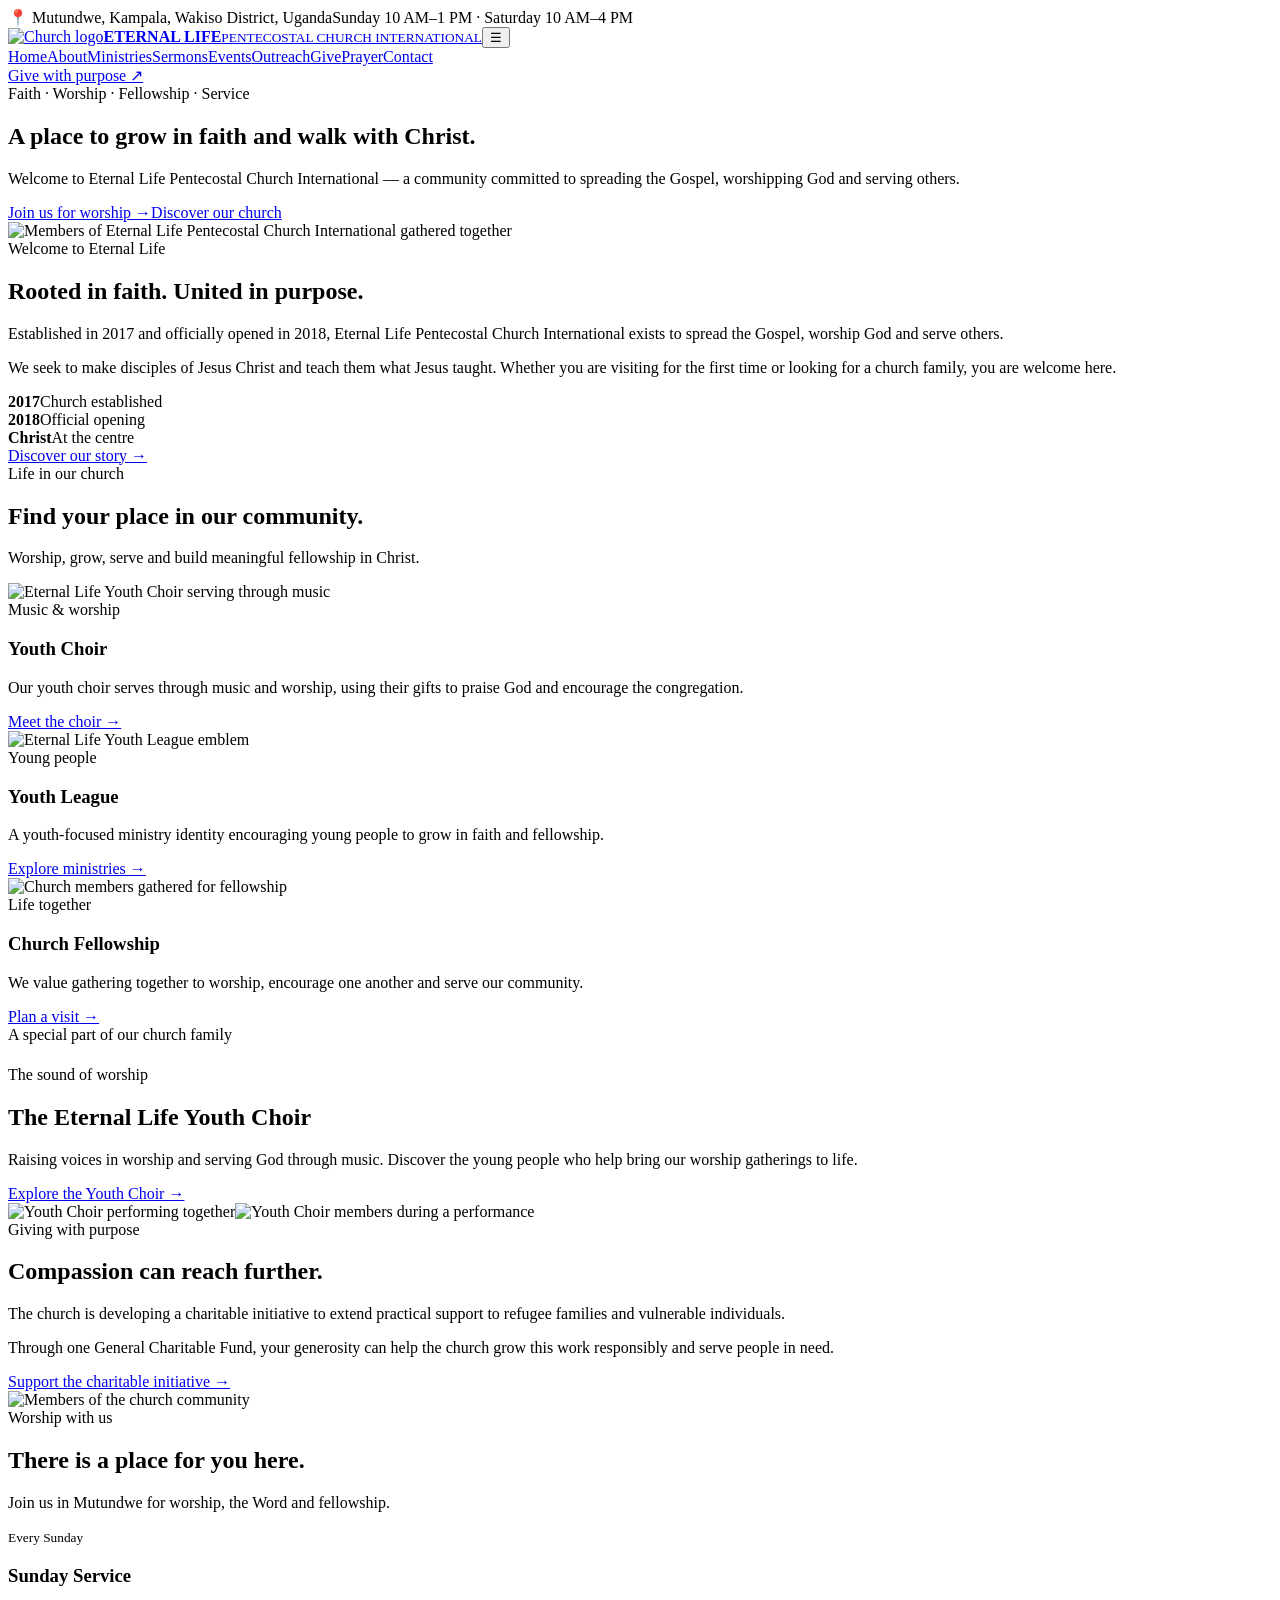
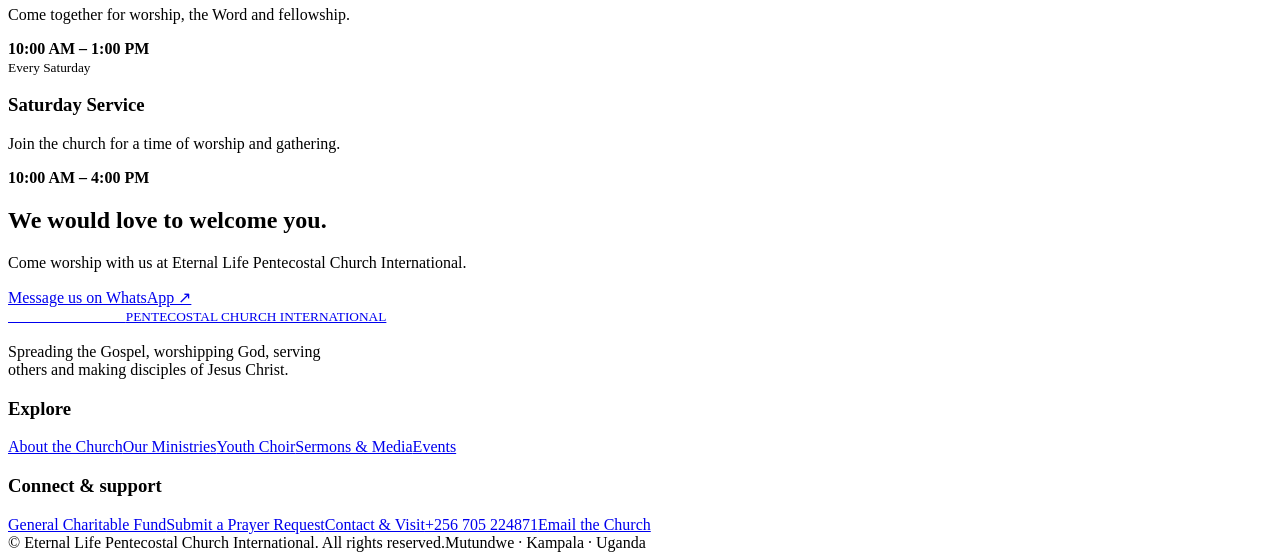
==== index.html @ 983c12d2 "Add files via upload" ====
<!doctype html><html lang="en"><head><meta charset="utf-8"><meta name="viewport" content="width=device-width,initial-scale=1"><meta name="description" content="Eternal Life Pentecostal Church International in Mutundwe, Kampala. Faith, worship, fellowship and service."><meta name="theme-color" content="#101b35"><title>Home | Eternal Life Pentecostal Church International</title><link rel="preconnect" href="https://fonts.googleapis.com"><link rel="preconnect" href="https://fonts.gstatic.com" crossorigin><link rel="stylesheet" href="assets/css/site.css"></head><body><div class="topbar"><div class="container"><span>📍 Mutundwe, Kampala, Wakiso District, Uganda</span><span>Sunday 10 AM–1 PM · Saturday 10 AM–4 PM</span></div></div><header class="header"><div class="container nav"><a class="brand" href="index.html"><img src="assets/images/church-logo-web.jpg" alt="Church logo"><span><strong>ETERNAL LIFE</strong><small>PENTECOSTAL CHURCH INTERNATIONAL</small></span></a><button class="menu" id="menuBtn" aria-label="Open menu" aria-expanded="false">☰</button><nav class="navlinks" id="navLinks"><a class="active" href="index.html">Home</a><a class="" href="about.html">About</a><a class="" href="ministries.html">Ministries</a><a class="" href="sermons.html">Sermons</a><a class="" href="events.html">Events</a><a class="" href="outreach.html">Outreach</a><a class="" href="give.html">Give</a><a class="" href="prayer.html">Prayer</a><a class="" href="contact.html">Contact</a></nav><a class="nav-cta" href="give.html">Give with purpose ↗</a></div></header><main>
<section class="hero"><div class="container hero-content"><div class="eyebrow">Faith · Worship · Fellowship · Service</div><h1>A place to grow in faith and walk with Christ.</h1><p>Welcome to Eternal Life Pentecostal Church International — a community committed to spreading the Gospel, worshipping God and serving others.</p><div class="actions"><a class="btn btn-gold" href="services.html">Join us for worship →</a><a class="btn btn-outline" href="about.html">Discover our church</a></div></div></section>
<section class="section"><div class="container split"><div class="photo-frame"><img src="assets/images/church-members-full-web.jpg" alt="Members of Eternal Life Pentecostal Church International gathered together"></div><div><div class="eyebrow">Welcome to Eternal Life</div><h2>Rooted in faith. United in purpose.</h2><p class="lead">Established in 2017 and officially opened in 2018, Eternal Life Pentecostal Church International exists to spread the Gospel, worship God and serve others.</p><p>We seek to make disciples of Jesus Christ and teach them what Jesus taught. Whether you are visiting for the first time or looking for a church family, you are welcome here.</p><div class="stat-row"><div class="stat"><strong>2017</strong><span>Church established</span></div><div class="stat"><strong>2018</strong><span>Official opening</span></div><div class="stat"><strong>Christ</strong><span>At the centre</span></div></div><a class="text-link" href="about.html">Discover our story →</a></div></div></section>
<section class="section section-ivory"><div class="container"><div class="section-head"><div class="eyebrow">Life in our church</div><h2>Find your place in our community.</h2><p>Worship, grow, serve and build meaningful fellowship in Christ.</p></div><div class="cards"><article class="card"><img src="assets/images/youth-choir-live-01-web.jpg" alt="Eternal Life Youth Choir serving through music"><div class="card-body"><div class="eyebrow">Music & worship</div><h3>Youth Choir</h3><p>Our youth choir serves through music and worship, using their gifts to praise God and encourage the congregation.</p><a class="text-link" href="youth-choir.html">Meet the choir →</a></div></article><article class="card"><img src="assets/images/youth-league-logo-web.jpg" alt="Eternal Life Youth League emblem"><div class="card-body"><div class="eyebrow">Young people</div><h3>Youth League</h3><p>A youth-focused ministry identity encouraging young people to grow in faith and fellowship.</p><a class="text-link" href="ministries.html">Explore ministries →</a></div></article><article class="card"><img src="assets/images/church-members-web.jpg" alt="Church members gathered for fellowship"><div class="card-body"><div class="eyebrow">Life together</div><h3>Church Fellowship</h3><p>We value gathering together to worship, encourage one another and serve our community.</p><a class="text-link" href="contact.html">Plan a visit →</a></div></article></div></div></section>
<section class="feature-band"><div class="container choir-feature"><div><span class="pill">A special part of our church family</span><div class="eyebrow" style="margin-top:22px">The sound of worship</div><h2>The Eternal Life Youth Choir</h2><p>Raising voices in worship and serving God through music. Discover the young people who help bring our worship gatherings to life.</p><a class="btn btn-gold" href="youth-choir.html">Explore the Youth Choir →</a></div><div class="choir-pics"><img src="assets/images/youth-choir-live-01-web.jpg" alt="Youth Choir performing together"><img src="assets/images/youth-choir-live-02-web.jpg" alt="Youth Choir members during a performance"></div></div></section>
<section class="section"><div class="container split"><div><div class="eyebrow">Giving with purpose</div><h2>Compassion can reach further.</h2><p class="lead">The church is developing a charitable initiative to extend practical support to refugee families and vulnerable individuals.</p><p>Through one General Charitable Fund, your generosity can help the church grow this work responsibly and serve people in need.</p><a class="btn btn-gold" href="give.html">Support the charitable initiative →</a></div><div class="photo-frame"><img src="assets/images/church-members-web.jpg" alt="Members of the church community"></div></div></section>
<section class="section section-dark"><div class="container"><div class="section-head"><div class="eyebrow">Worship with us</div><h2>There is a place for you here.</h2><p>Join us in Mutundwe for worship, the Word and fellowship.</p></div><div class="schedule"><article><small>Every Sunday</small><h3>Sunday Service</h3><p>Come together for worship, the Word and fellowship.</p><strong>10:00 AM – 1:00 PM</strong></article><article><small>Every Saturday</small><h3>Saturday Service</h3><p>Join the church for a time of worship and gathering.</p><strong>10:00 AM – 4:00 PM</strong></article></div></div></section>
</main><section class="cta"><div class="container cta-inner"><div><h2>We would love to welcome you.</h2><p>Come worship with us at Eternal Life Pentecostal Church International.</p></div><a class="btn btn-gold" target="_blank" rel="noopener" href="https://wa.me/256705224871">Message us on WhatsApp ↗</a></div></section><footer><div class="container"><div class="footer-grid"><div><a class="brand" href="index.html"><img src="assets/images/church-logo-web.jpg" alt=""><span><strong style="color:white">ETERNAL LIFE</strong><small>PENTECOSTAL CHURCH INTERNATIONAL</small></span></a><p style="max-width:340px;margin-top:18px">Spreading the Gospel, worshipping God, serving others and making disciples of Jesus Christ.</p></div><div><h3>Explore</h3><div class="footer-links"><a href="about.html">About the Church</a><a href="ministries.html">Our Ministries</a><a href="youth-choir.html">Youth Choir</a><a href="sermons.html">Sermons & Media</a><a href="events.html">Events</a></div></div><div><h3>Connect & support</h3><div class="footer-links"><a href="give.html">General Charitable Fund</a><a href="prayer.html">Submit a Prayer Request</a><a href="contact.html">Contact & Visit</a><a href="tel:+256705224871">+256 705 224871</a><a href="mailto:churchinternationaleternallife@gmail.com">Email the Church</a></div></div></div><div class="footer-bottom"><span>© <span id="year"></span> Eternal Life Pentecostal Church International. All rights reserved.</span><span>Mutundwe · Kampala · Uganda</span></div></div></footer><script src="assets/js/site.js"></script></body></html>
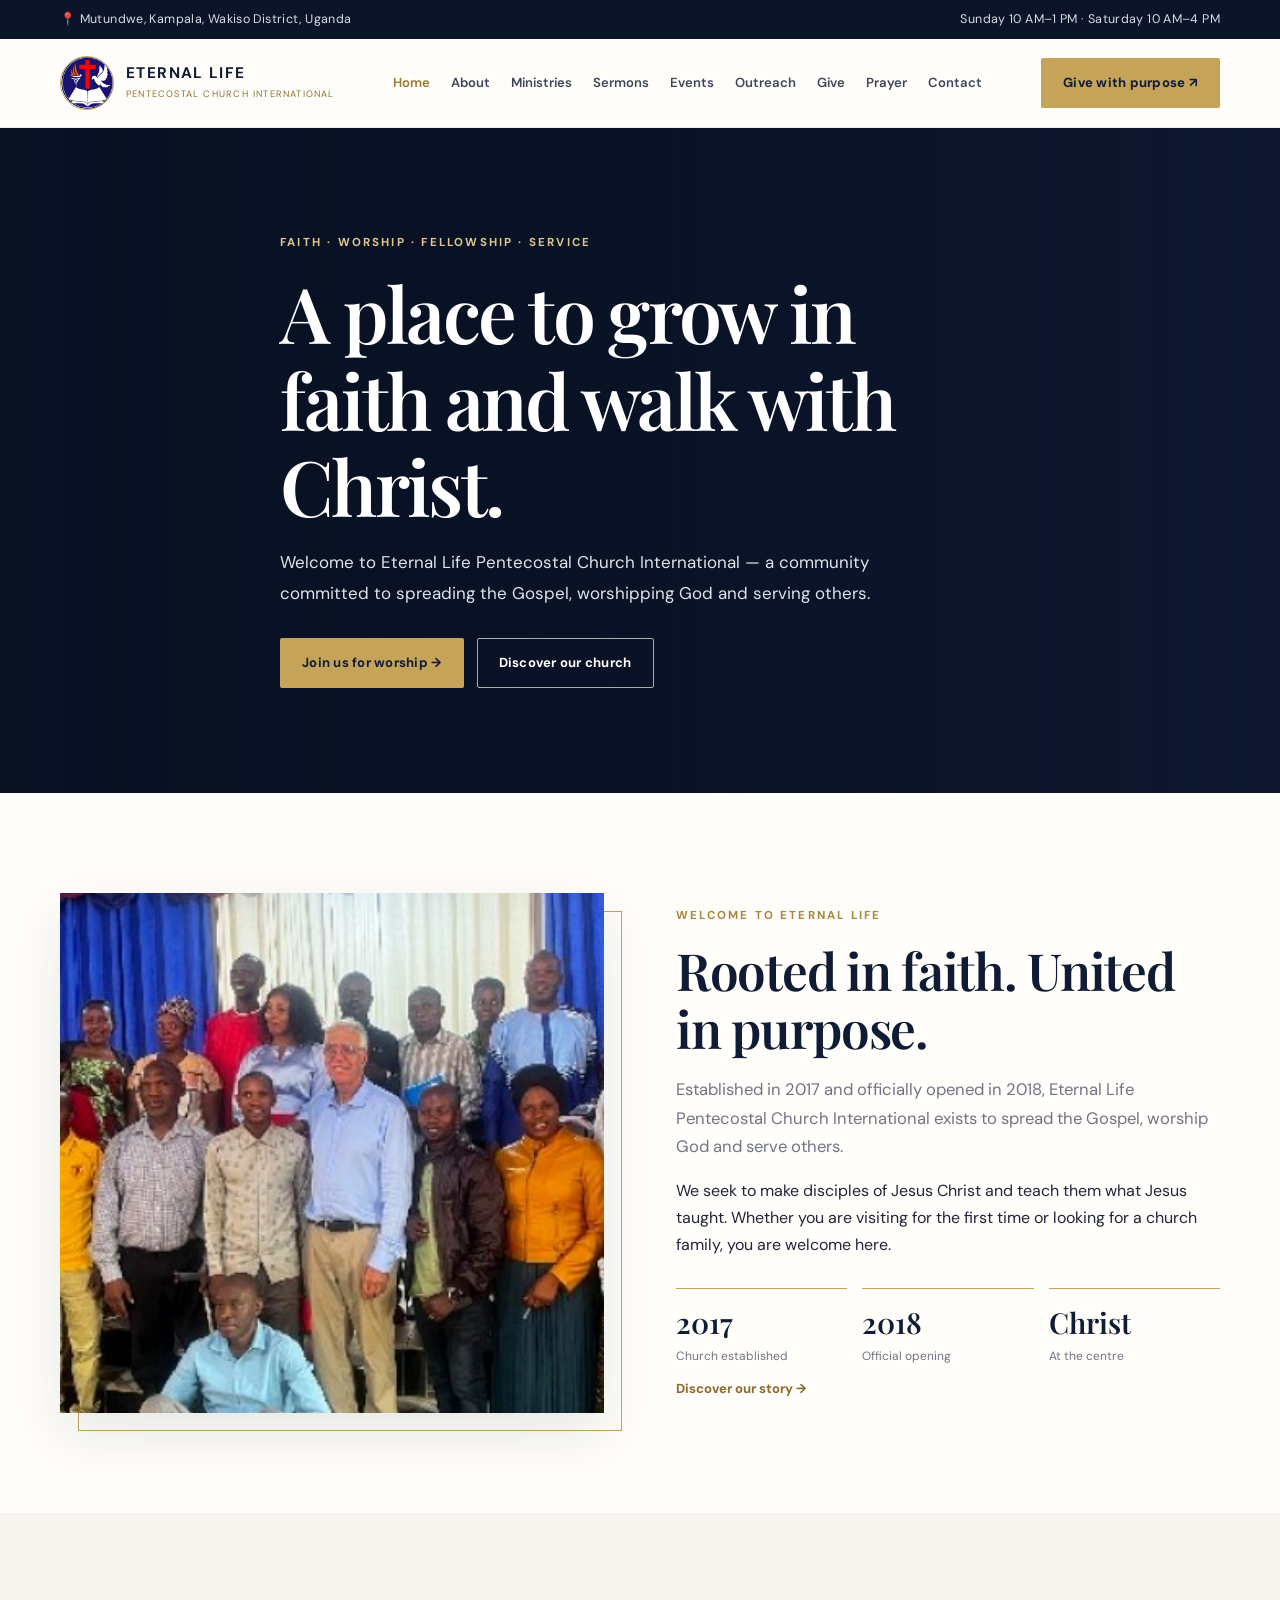
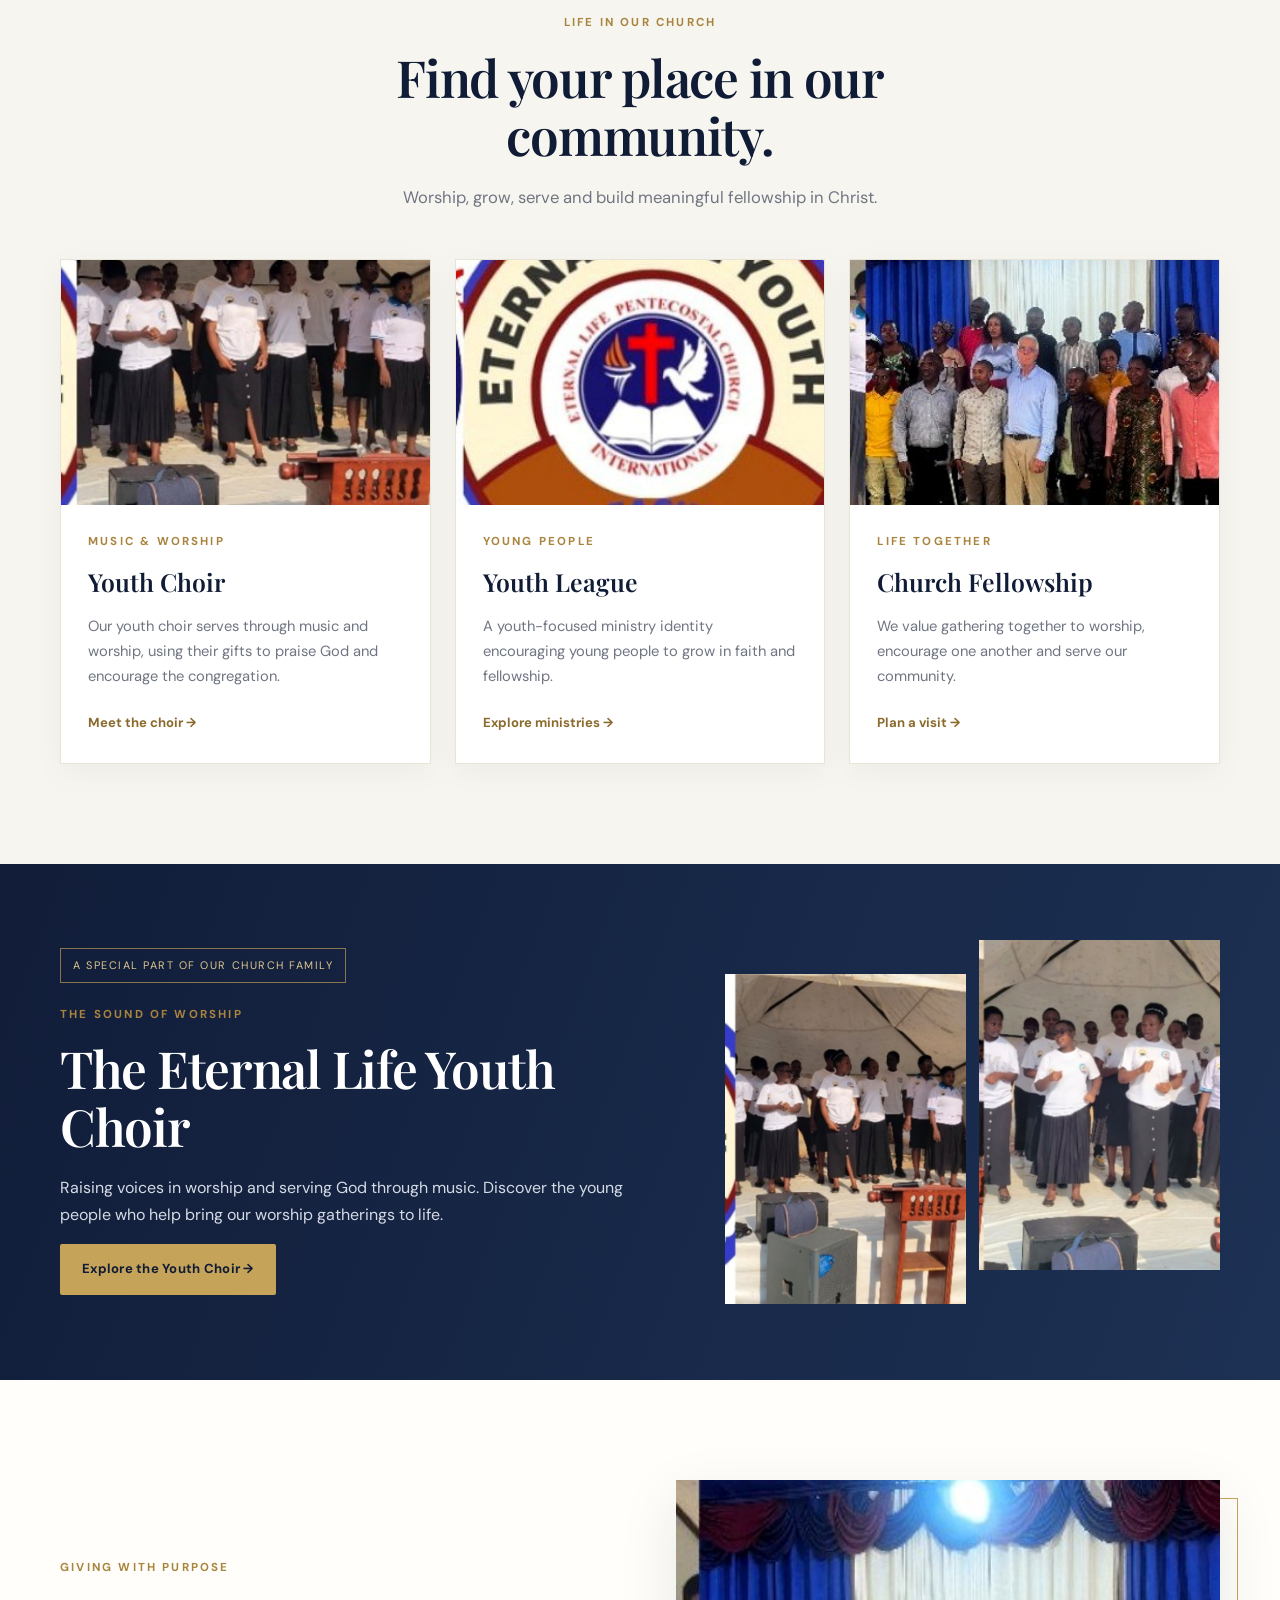
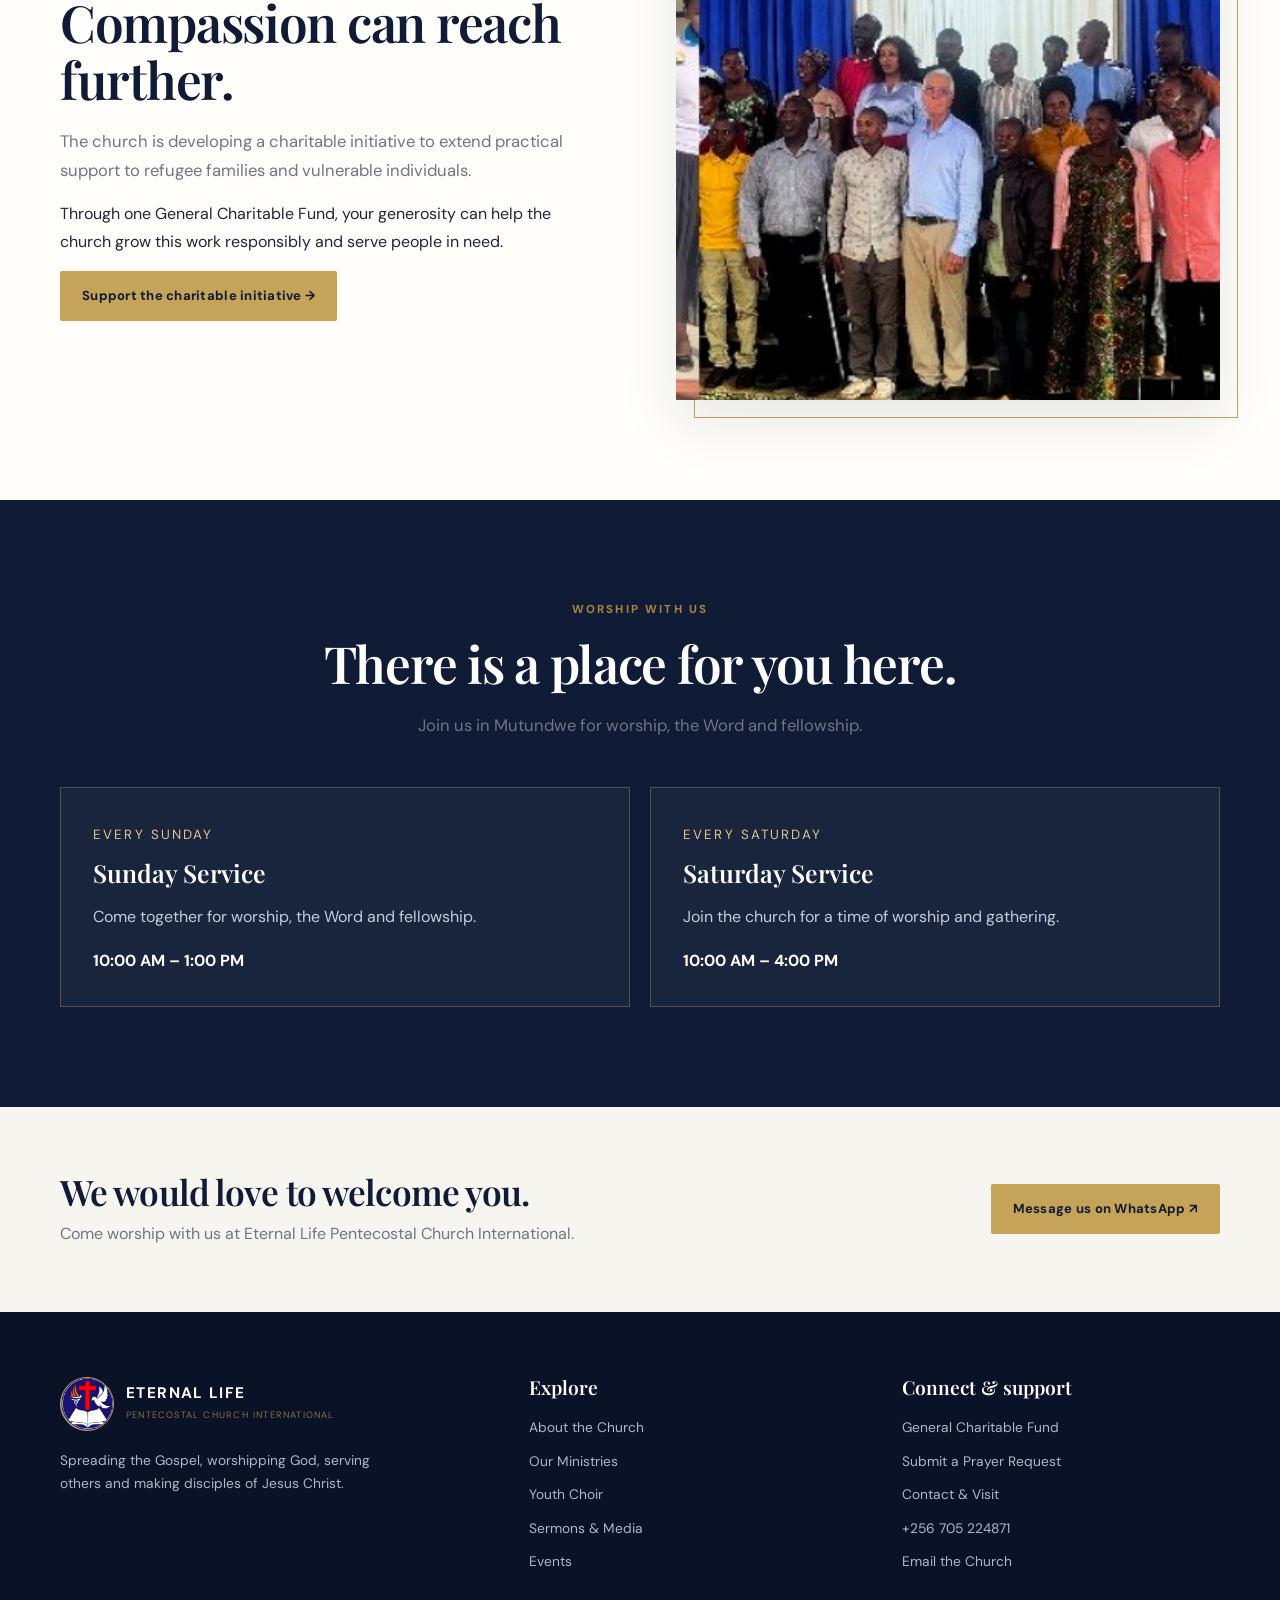
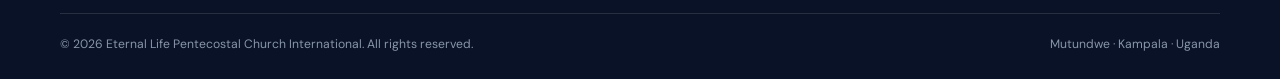
==== commit 988a4a96: "Add files via upload Restore original premium website" ====
--- a/index.html
+++ b/index.html
@@ -1,8 +1,8 @@
-<!doctype html><html lang="en"><head><meta charset="utf-8"><meta name="viewport" content="width=device-width,initial-scale=1"><meta name="description" content="Eternal Life Pentecostal Church International in Mutundwe, Kampala. Faith, worship, fellowship and service."><meta name="theme-color" content="#101b35"><title>Home | Eternal Life Pentecostal Church International</title><link rel="preconnect" href="https://fonts.googleapis.com"><link rel="preconnect" href="https://fonts.gstatic.com" crossorigin><link rel="stylesheet" href="assets/css/site.css"></head><body><div class="topbar"><div class="container"><span>📍 Mutundwe, Kampala, Wakiso District, Uganda</span><span>Sunday 10 AM–1 PM · Saturday 10 AM–4 PM</span></div></div><header class="header"><div class="container nav"><a class="brand" href="index.html"><img src="assets/images/church-logo-web.jpg" alt="Church logo"><span><strong>ETERNAL LIFE</strong><small>PENTECOSTAL CHURCH INTERNATIONAL</small></span></a><button class="menu" id="menuBtn" aria-label="Open menu" aria-expanded="false">☰</button><nav class="navlinks" id="navLinks"><a class="active" href="index.html">Home</a><a class="" href="about.html">About</a><a class="" href="ministries.html">Ministries</a><a class="" href="sermons.html">Sermons</a><a class="" href="events.html">Events</a><a class="" href="outreach.html">Outreach</a><a class="" href="give.html">Give</a><a class="" href="prayer.html">Prayer</a><a class="" href="contact.html">Contact</a></nav><a class="nav-cta" href="give.html">Give with purpose ↗</a></div></header><main>
-<section class="hero"><div class="container hero-content"><div class="eyebrow">Faith · Worship · Fellowship · Service</div><h1>A place to grow in faith and walk with Christ.</h1><p>Welcome to Eternal Life Pentecostal Church International — a community committed to spreading the Gospel, worshipping God and serving others.</p><div class="actions"><a class="btn btn-gold" href="services.html">Join us for worship →</a><a class="btn btn-outline" href="about.html">Discover our church</a></div></div></section>
-<section class="section"><div class="container split"><div class="photo-frame"><img src="assets/images/church-members-full-web.jpg" alt="Members of Eternal Life Pentecostal Church International gathered together"></div><div><div class="eyebrow">Welcome to Eternal Life</div><h2>Rooted in faith. United in purpose.</h2><p class="lead">Established in 2017 and officially opened in 2018, Eternal Life Pentecostal Church International exists to spread the Gospel, worship God and serve others.</p><p>We seek to make disciples of Jesus Christ and teach them what Jesus taught. Whether you are visiting for the first time or looking for a church family, you are welcome here.</p><div class="stat-row"><div class="stat"><strong>2017</strong><span>Church established</span></div><div class="stat"><strong>2018</strong><span>Official opening</span></div><div class="stat"><strong>Christ</strong><span>At the centre</span></div></div><a class="text-link" href="about.html">Discover our story →</a></div></div></section>
-<section class="section section-ivory"><div class="container"><div class="section-head"><div class="eyebrow">Life in our church</div><h2>Find your place in our community.</h2><p>Worship, grow, serve and build meaningful fellowship in Christ.</p></div><div class="cards"><article class="card"><img src="assets/images/youth-choir-live-01-web.jpg" alt="Eternal Life Youth Choir serving through music"><div class="card-body"><div class="eyebrow">Music & worship</div><h3>Youth Choir</h3><p>Our youth choir serves through music and worship, using their gifts to praise God and encourage the congregation.</p><a class="text-link" href="youth-choir.html">Meet the choir →</a></div></article><article class="card"><img src="assets/images/youth-league-logo-web.jpg" alt="Eternal Life Youth League emblem"><div class="card-body"><div class="eyebrow">Young people</div><h3>Youth League</h3><p>A youth-focused ministry identity encouraging young people to grow in faith and fellowship.</p><a class="text-link" href="ministries.html">Explore ministries →</a></div></article><article class="card"><img src="assets/images/church-members-web.jpg" alt="Church members gathered for fellowship"><div class="card-body"><div class="eyebrow">Life together</div><h3>Church Fellowship</h3><p>We value gathering together to worship, encourage one another and serve our community.</p><a class="text-link" href="contact.html">Plan a visit →</a></div></article></div></div></section>
-<section class="feature-band"><div class="container choir-feature"><div><span class="pill">A special part of our church family</span><div class="eyebrow" style="margin-top:22px">The sound of worship</div><h2>The Eternal Life Youth Choir</h2><p>Raising voices in worship and serving God through music. Discover the young people who help bring our worship gatherings to life.</p><a class="btn btn-gold" href="youth-choir.html">Explore the Youth Choir →</a></div><div class="choir-pics"><img src="assets/images/youth-choir-live-01-web.jpg" alt="Youth Choir performing together"><img src="assets/images/youth-choir-live-02-web.jpg" alt="Youth Choir members during a performance"></div></div></section>
-<section class="section"><div class="container split"><div><div class="eyebrow">Giving with purpose</div><h2>Compassion can reach further.</h2><p class="lead">The church is developing a charitable initiative to extend practical support to refugee families and vulnerable individuals.</p><p>Through one General Charitable Fund, your generosity can help the church grow this work responsibly and serve people in need.</p><a class="btn btn-gold" href="give.html">Support the charitable initiative →</a></div><div class="photo-frame"><img src="assets/images/church-members-web.jpg" alt="Members of the church community"></div></div></section>
+<!doctype html><html lang="en"><head><meta charset="utf-8"><meta name="viewport" content="width=device-width,initial-scale=1"><meta name="description" content="Eternal Life Pentecostal Church International in Mutundwe, Kampala. Faith, worship, fellowship and service."><meta name="theme-color" content="#101b35"><title>Home | Eternal Life Pentecostal Church International</title><link rel="preconnect" href="https://fonts.googleapis.com"><link rel="preconnect" href="https://fonts.gstatic.com" crossorigin><link rel="stylesheet" href="site.css"></head><body><div class="topbar"><div class="container"><span>📍 Mutundwe, Kampala, Wakiso District, Uganda</span><span>Sunday 10 AM–1 PM · Saturday 10 AM–4 PM</span></div></div><header class="header"><div class="container nav"><a class="brand" href="index.html"><img src="church-logo-web.jpg" alt="Church logo"><span><strong>ETERNAL LIFE</strong><small>PENTECOSTAL CHURCH INTERNATIONAL</small></span></a><button class="menu" id="menuBtn" aria-label="Open menu" aria-expanded="false">☰</button><nav class="navlinks" id="navLinks"><a class="active" href="index.html">Home</a><a class="" href="about.html">About</a><a class="" href="ministries.html">Ministries</a><a class="" href="sermons.html">Sermons</a><a class="" href="events.html">Events</a><a class="" href="outreach.html">Outreach</a><a class="" href="give.html">Give</a><a class="" href="prayer.html">Prayer</a><a class="" href="contact.html">Contact</a></nav><a class="nav-cta" href="give.html">Give with purpose ↗</a></div></header><main>
+<section class="hero"><div class="container hero-content"><div class="eyebrow">Faith · Worship · Fellowship · Service</div><h1>A place to grow in faith and walk with Christ.</h1><p>Welcome to Eternal Life Pentecostal Church International — a community committed to spreading the Gospel, worshipping God and serving others.</p><div class="actions"><a class="btn btn-gold" href="contact.html">Join us for worship →</a><a class="btn btn-outline" href="about.html">Discover our church</a></div></div></section>
+<section class="section"><div class="container split"><div class="photo-frame"><img src="church-members-full-web.jpg" alt="Members of Eternal Life Pentecostal Church International gathered together"></div><div><div class="eyebrow">Welcome to Eternal Life</div><h2>Rooted in faith. United in purpose.</h2><p class="lead">Established in 2017 and officially opened in 2018, Eternal Life Pentecostal Church International exists to spread the Gospel, worship God and serve others.</p><p>We seek to make disciples of Jesus Christ and teach them what Jesus taught. Whether you are visiting for the first time or looking for a church family, you are welcome here.</p><div class="stat-row"><div class="stat"><strong>2017</strong><span>Church established</span></div><div class="stat"><strong>2018</strong><span>Official opening</span></div><div class="stat"><strong>Christ</strong><span>At the centre</span></div></div><a class="text-link" href="about.html">Discover our story →</a></div></div></section>
+<section class="section section-ivory"><div class="container"><div class="section-head"><div class="eyebrow">Life in our church</div><h2>Find your place in our community.</h2><p>Worship, grow, serve and build meaningful fellowship in Christ.</p></div><div class="cards"><article class="card"><img src="youth-choir-live-01-web.jpg" alt="Eternal Life Youth Choir serving through music"><div class="card-body"><div class="eyebrow">Music & worship</div><h3>Youth Choir</h3><p>Our youth choir serves through music and worship, using their gifts to praise God and encourage the congregation.</p><a class="text-link" href="youth-choir.html">Meet the choir →</a></div></article><article class="card"><img src="youth-league-logo-web.jpg" alt="Eternal Life Youth League emblem"><div class="card-body"><div class="eyebrow">Young people</div><h3>Youth League</h3><p>A youth-focused ministry identity encouraging young people to grow in faith and fellowship.</p><a class="text-link" href="ministries.html">Explore ministries →</a></div></article><article class="card"><img src="church-members-web.jpg" alt="Church members gathered for fellowship"><div class="card-body"><div class="eyebrow">Life together</div><h3>Church Fellowship</h3><p>We value gathering together to worship, encourage one another and serve our community.</p><a class="text-link" href="contact.html">Plan a visit →</a></div></article></div></div></section>
+<section class="feature-band"><div class="container choir-feature"><div><span class="pill">A special part of our church family</span><div class="eyebrow" style="margin-top:22px">The sound of worship</div><h2>The Eternal Life Youth Choir</h2><p>Raising voices in worship and serving God through music. Discover the young people who help bring our worship gatherings to life.</p><a class="btn btn-gold" href="youth-choir.html">Explore the Youth Choir →</a></div><div class="choir-pics"><img src="youth-choir-live-01-web.jpg" alt="Youth Choir performing together"><img src="youth-choir-live-02-web.jpg" alt="Youth Choir members during a performance"></div></div></section>
+<section class="section"><div class="container split"><div><div class="eyebrow">Giving with purpose</div><h2>Compassion can reach further.</h2><p class="lead">The church is developing a charitable initiative to extend practical support to refugee families and vulnerable individuals.</p><p>Through one General Charitable Fund, your generosity can help the church grow this work responsibly and serve people in need.</p><a class="btn btn-gold" href="give.html">Support the charitable initiative →</a></div><div class="photo-frame"><img src="church-members-web.jpg" alt="Members of the church community"></div></div></section>
 <section class="section section-dark"><div class="container"><div class="section-head"><div class="eyebrow">Worship with us</div><h2>There is a place for you here.</h2><p>Join us in Mutundwe for worship, the Word and fellowship.</p></div><div class="schedule"><article><small>Every Sunday</small><h3>Sunday Service</h3><p>Come together for worship, the Word and fellowship.</p><strong>10:00 AM – 1:00 PM</strong></article><article><small>Every Saturday</small><h3>Saturday Service</h3><p>Join the church for a time of worship and gathering.</p><strong>10:00 AM – 4:00 PM</strong></article></div></div></section>
-</main><section class="cta"><div class="container cta-inner"><div><h2>We would love to welcome you.</h2><p>Come worship with us at Eternal Life Pentecostal Church International.</p></div><a class="btn btn-gold" target="_blank" rel="noopener" href="https://wa.me/256705224871">Message us on WhatsApp ↗</a></div></section><footer><div class="container"><div class="footer-grid"><div><a class="brand" href="index.html"><img src="assets/images/church-logo-web.jpg" alt=""><span><strong style="color:white">ETERNAL LIFE</strong><small>PENTECOSTAL CHURCH INTERNATIONAL</small></span></a><p style="max-width:340px;margin-top:18px">Spreading the Gospel, worshipping God, serving others and making disciples of Jesus Christ.</p></div><div><h3>Explore</h3><div class="footer-links"><a href="about.html">About the Church</a><a href="ministries.html">Our Ministries</a><a href="youth-choir.html">Youth Choir</a><a href="sermons.html">Sermons & Media</a><a href="events.html">Events</a></div></div><div><h3>Connect & support</h3><div class="footer-links"><a href="give.html">General Charitable Fund</a><a href="prayer.html">Submit a Prayer Request</a><a href="contact.html">Contact & Visit</a><a href="tel:+256705224871">+256 705 224871</a><a href="mailto:churchinternationaleternallife@gmail.com">Email the Church</a></div></div></div><div class="footer-bottom"><span>© <span id="year"></span> Eternal Life Pentecostal Church International. All rights reserved.</span><span>Mutundwe · Kampala · Uganda</span></div></div></footer><script src="assets/js/site.js"></script></body></html>+</main><section class="cta"><div class="container cta-inner"><div><h2>We would love to welcome you.</h2><p>Come worship with us at Eternal Life Pentecostal Church International.</p></div><a class="btn btn-gold" target="_blank" rel="noopener" href="https://wa.me/256705224871">Message us on WhatsApp ↗</a></div></section><footer><div class="container"><div class="footer-grid"><div><a class="brand" href="index.html"><img src="church-logo-web.jpg" alt=""><span><strong style="color:white">ETERNAL LIFE</strong><small>PENTECOSTAL CHURCH INTERNATIONAL</small></span></a><p style="max-width:340px;margin-top:18px">Spreading the Gospel, worshipping God, serving others and making disciples of Jesus Christ.</p></div><div><h3>Explore</h3><div class="footer-links"><a href="about.html">About the Church</a><a href="ministries.html">Our Ministries</a><a href="youth-choir.html">Youth Choir</a><a href="sermons.html">Sermons & Media</a><a href="events.html">Events</a></div></div><div><h3>Connect & support</h3><div class="footer-links"><a href="give.html">General Charitable Fund</a><a href="prayer.html">Submit a Prayer Request</a><a href="contact.html">Contact & Visit</a><a href="tel:+256705224871">+256 705 224871</a><a href="mailto:churchinternationaleternallife@gmail.com">Email the Church</a></div></div></div><div class="footer-bottom"><span>© <span id="year"></span> Eternal Life Pentecostal Church International. All rights reserved.</span><span>Mutundwe · Kampala · Uganda</span></div></div></footer><script src="site.js"></script></body></html>
--- a/site.css
+++ b/site.css
@@ -0,0 +1,6 @@
+
+@import url('https://fonts.googleapis.com/css2?family=DM+Sans:wght@400;500;600;700&family=Playfair+Display:wght@500;600;700&display=swap');
+:root{--navy:#101b35;--navy2:#172747;--gold:#c5a45a;--gold2:#dfc78e;--ivory:#f7f5ef;--paper:#fffefa;--ink:#202638;--muted:#6f7582;--line:#e9e4d8;--green:#315b4d;--serif:'Playfair Display',Georgia,serif;--sans:'DM Sans',Arial,sans-serif;--shadow:0 20px 55px rgba(16,27,53,.10)}
+*{box-sizing:border-box}html{scroll-behavior:smooth}body{margin:0;background:var(--paper);color:var(--ink);font:16px/1.7 var(--sans)}img{max-width:100%;display:block}a{color:inherit;text-decoration:none}button,input,select,textarea{font:inherit}.container{width:min(1160px,calc(100% - 44px));margin:auto}.topbar{background:#0b1429;color:#d8dbe3;font-size:.78rem;letter-spacing:.03em}.topbar .container{display:flex;justify-content:space-between;padding:9px 0;gap:15px}.header{position:sticky;top:0;z-index:20;background:rgba(255,254,250,.96);backdrop-filter:blur(14px);border-bottom:1px solid rgba(16,27,53,.08)}.nav{height:88px;display:flex;align-items:center;justify-content:space-between;gap:25px}.brand{display:flex;align-items:center;gap:12px;min-width:220px}.brand img{width:54px;height:54px;object-fit:cover;border-radius:50%;border:1px solid var(--gold)}.brand strong{display:block;font:700 .96rem/1.2 var(--sans);letter-spacing:.09em;color:var(--navy)}.brand small{display:block;font-size:.58rem;letter-spacing:.13em;color:#8d7138;margin-top:5px}.navlinks{display:flex;align-items:center;gap:21px;font-size:.82rem;font-weight:600;color:#3d4658}.navlinks a:hover,.navlinks a.active{color:#98772f}.nav-cta,.btn{display:inline-flex;align-items:center;justify-content:center;gap:10px;padding:13px 21px;border-radius:2px;font-size:.82rem;font-weight:700;letter-spacing:.02em;transition:.25s;border:1px solid transparent;cursor:pointer}.nav-cta,.btn-gold{background:var(--gold);color:#101b35}.nav-cta:hover,.btn-gold:hover{background:#d5b76f;transform:translateY(-2px)}.btn-outline{border-color:rgba(255,255,255,.65);color:white;background:transparent}.btn-outline:hover{background:white;color:var(--navy)}.btn-dark{background:var(--navy);color:white}.btn-dark:hover{background:#24395f;transform:translateY(-2px)}.menu{display:none;background:none;border:0;font-size:1.6rem;color:var(--navy)}.hero{position:relative;min-height:650px;display:flex;align-items:center;color:white;background:var(--navy);overflow:hidden}.hero:before{content:"";position:absolute;inset:0;background:linear-gradient(90deg,rgba(8,16,34,.94) 0%,rgba(8,16,34,.82) 48%,rgba(8,16,34,.35) 100%),url('../images/worship-service-collage-web.jpg') center 42%/cover}.hero-content{position:relative;padding:105px 0;max-width:720px}.eyebrow{font-size:.72rem;font-weight:700;text-transform:uppercase;letter-spacing:.19em;color:#a9843e;margin-bottom:16px}.hero .eyebrow{color:var(--gold2)}h1,h2,h3{font-family:var(--serif);font-weight:600;line-height:1.13;color:var(--navy);margin:0 0 18px}h1{font-size:clamp(2.8rem,6vw,5.1rem);color:white;max-width:760px;letter-spacing:-.035em}h2{font-size:clamp(2.1rem,4vw,3.3rem);letter-spacing:-.025em}h3{font-size:1.55rem}.hero p{max-width:620px;color:#e0e4eb;font-size:1.06rem;line-height:1.8}.actions{display:flex;gap:13px;flex-wrap:wrap;margin-top:30px}.section{padding:100px 0}.section-ivory{background:var(--ivory)}.section-dark{background:var(--navy);color:white}.section-dark h2,.section-dark h3{color:white}.section-dark p{color:#c5ccda}.section-head{max-width:700px;margin:0 auto 48px;text-align:center}.section-head p,.lead{font-size:1.04rem;color:var(--muted)}.split{display:grid;grid-template-columns:1fr 1fr;gap:72px;align-items:center}.photo-frame{position:relative}.photo-frame img{width:100%;height:520px;object-fit:cover;box-shadow:var(--shadow)}.photo-frame:after{content:"";position:absolute;inset:18px -18px -18px 18px;border:1px solid var(--gold);z-index:-1}.stat-row{display:grid;grid-template-columns:repeat(3,1fr);gap:15px;margin-top:30px}.stat{border-top:1px solid var(--gold);padding-top:14px}.stat strong{display:block;font:600 1.8rem var(--serif);color:var(--navy)}.stat span{font-size:.75rem;color:var(--muted)}.cards{display:grid;grid-template-columns:repeat(3,1fr);gap:24px}.card{background:white;border:1px solid var(--line);box-shadow:0 8px 30px rgba(16,27,53,.045);transition:.25s;overflow:hidden}.card:hover{transform:translateY(-6px);box-shadow:var(--shadow)}.card img{height:245px;width:100%;object-fit:cover}.card-body{padding:27px}.card-body p{color:var(--muted);font-size:.92rem}.text-link{display:inline-block;color:#8b6b2d;font-weight:700;font-size:.82rem;margin-top:9px}.feature-band{background:linear-gradient(110deg,#111d39,#1d3154);color:white;padding:76px 0}.feature-band h2{color:white}.feature-band p{color:#d5dbe5;max-width:630px}.choir-feature{display:grid;grid-template-columns:1.1fr .9fr;gap:60px;align-items:center}.choir-pics{display:grid;grid-template-columns:1fr 1fr;gap:13px}.choir-pics img{height:330px;width:100%;object-fit:cover}.choir-pics img:first-child{margin-top:34px}.pill{display:inline-block;border:1px solid rgba(197,164,90,.65);padding:7px 12px;color:var(--gold2);font-size:.68rem;letter-spacing:.14em;text-transform:uppercase}.page-hero{background:linear-gradient(110deg,#101b35,#1d3154);color:white;padding:82px 0 76px}.page-hero h1{font-size:clamp(2.6rem,5vw,4.2rem)}.page-hero p{max-width:700px;color:#d4dbe7}.breadcrumb{color:var(--gold2);font-size:.75rem;letter-spacing:.12em;text-transform:uppercase;margin-bottom:20px}.quote{font:italic 1.3rem/1.6 var(--serif);color:var(--navy);border-left:3px solid var(--gold);padding:5px 0 5px 22px;margin:28px 0}.pastor{display:grid;grid-template-columns:.8fr 1.2fr;gap:60px;align-items:center}.pastor img{width:100%;height:510px;object-fit:cover;object-position:center 20%}.schedule{display:grid;grid-template-columns:1fr 1fr;gap:20px}.schedule article{padding:32px;border:1px solid rgba(197,164,90,.35);background:rgba(255,255,255,.04)}.schedule small{color:var(--gold2);text-transform:uppercase;letter-spacing:.16em}.schedule h3{margin:12px 0;color:white}.schedule strong{display:block;color:white;margin-top:16px}.gallery{display:grid;grid-template-columns:1.1fr .9fr .9fr;grid-auto-rows:250px;gap:14px}.gallery img{width:100%;height:100%;object-fit:cover}.gallery img:first-child{grid-row:span 2}.gallery img:last-child{grid-column:span 2}.giving-box{background:white;padding:38px;border:1px solid var(--line);box-shadow:var(--shadow)}.form-grid{display:grid;grid-template-columns:1fr 1fr;gap:18px}.field{display:flex;flex-direction:column;gap:7px}.field.full{grid-column:1/-1}.field label{font-size:.78rem;font-weight:700;color:#424b5c}.field input,.field select,.field textarea{width:100%;border:1px solid #dcd8cf;background:#fffefa;padding:13px 14px;border-radius:2px;color:var(--ink);outline:none}.field input:focus,.field textarea:focus,.field select:focus{border-color:var(--gold);box-shadow:0 0 0 3px rgba(197,164,90,.13)}.field textarea{min-height:145px;resize:vertical}.choice-row{display:flex;gap:10px;flex-wrap:wrap}.choice{display:flex;align-items:center;gap:8px;border:1px solid var(--line);padding:11px 14px;font-size:.84rem}.notice{padding:16px 18px;background:#f4f0e6;border-left:3px solid var(--gold);color:#596071;font-size:.84rem;margin:20px 0}.checkline{display:flex;align-items:flex-start;gap:10px;font-size:.83rem;color:#566071}.checkline input{margin-top:5px}.status{display:none;margin-top:16px;padding:13px 16px;background:#edf4ee;color:#27563c;border-left:3px solid #4b8b61}.status.show{display:block}.impact-grid{display:grid;grid-template-columns:repeat(3,1fr);gap:22px}.impact{padding:28px;border-top:2px solid var(--gold);background:white}.impact .num{font:600 2rem var(--serif);color:var(--gold)}.contact-grid{display:grid;grid-template-columns:.9fr 1.1fr;gap:60px}.contact-list{display:grid;gap:18px;margin-top:25px}.contact-item{padding-bottom:16px;border-bottom:1px solid var(--line)}.contact-item strong{display:block;color:var(--navy)}.contact-item span,.contact-item a{font-size:.9rem;color:var(--muted);overflow-wrap:anywhere}.map{width:100%;height:380px;border:0;box-shadow:var(--shadow)}.cta{padding:65px 0;background:var(--ivory)}.cta-inner{display:flex;align-items:center;justify-content:space-between;gap:30px}.cta h2{font-size:2.2rem;margin-bottom:8px}.cta p{margin:0;color:var(--muted)}footer{background:#091226;color:#cbd2df;padding:65px 0 24px}.footer-grid{display:grid;grid-template-columns:1.3fr 1fr 1fr;gap:55px;padding-bottom:40px}.footer-grid h3{font-size:1.2rem;color:white}.footer-grid p,.footer-grid a{font-size:.86rem;color:#aeb8ca}.footer-links{display:grid;gap:10px}.footer-links a:hover{color:var(--gold2)}.footer-bottom{border-top:1px solid rgba(255,255,255,.12);padding-top:20px;display:flex;justify-content:space-between;gap:15px;color:#8995aa;font-size:.76rem}.admin-shell{min-height:100vh;background:#f2f3f6}.admin-top{background:var(--navy);color:white;padding:22px}.admin-layout{display:grid;grid-template-columns:230px 1fr;min-height:calc(100vh - 70px)}.admin-side{background:#111d39;padding:25px;color:white}.admin-side a{display:block;padding:12px;color:#d1d8e4;font-size:.88rem}.admin-main{padding:35px}.admin-cards{display:grid;grid-template-columns:repeat(3,1fr);gap:18px}.admin-card{background:white;padding:23px;border:1px solid #e4e6eb}.admin-card strong{display:block;font:600 2rem var(--serif);color:var(--navy)}.admin-card span{font-size:.8rem;color:var(--muted)}.admin-table{width:100%;border-collapse:collapse;background:white;margin-top:25px}.admin-table th,.admin-table td{text-align:left;padding:14px;border-bottom:1px solid #eceef1;font-size:.82rem}.tag{padding:4px 8px;background:#f0eadc;color:#806329;font-size:.7rem}.footer-note{font-size:.75rem;color:#8a8f9b;margin-top:15px}
+@media(max-width:980px){.navlinks{gap:12px;font-size:.75rem}.nav-cta{display:none}.split,.choir-feature{gap:40px}.cards{gap:16px}.card-body{padding:20px}}
+@media(max-width:760px){.container{width:min(100% - 32px,1160px)}.topbar .container{justify-content:center}.topbar .container span:last-child{display:none}.nav{height:74px}.brand img{width:46px;height:46px}.brand strong{font-size:.82rem}.brand small{font-size:.5rem}.menu{display:block}.navlinks{display:none;position:absolute;top:74px;left:0;right:0;background:var(--paper);padding:15px 24px 22px;box-shadow:0 15px 25px rgba(0,0,0,.1);flex-direction:column;align-items:stretch}.navlinks.open{display:flex}.navlinks a{padding:10px 0;border-bottom:1px solid var(--line);font-size:.9rem}.hero{min-height:590px}.hero-content{padding:78px 0}.hero:before{background:linear-gradient(90deg,rgba(8,16,34,.94),rgba(8,16,34,.66)),url('../images/worship-service-collage-web.jpg') center/cover}.section{padding:72px 0}.split,.choir-feature,.pastor,.contact-grid{grid-template-columns:1fr;gap:35px}.photo-frame img{height:390px}.photo-frame:after{inset:12px -8px -12px 8px}.stat-row{gap:10px}.stat strong{font-size:1.4rem}.cards,.impact-grid{grid-template-columns:1fr}.card img{height:260px}.choir-pics img{height:260px}.page-hero{padding:65px 0}.schedule{grid-template-columns:1fr}.gallery{grid-template-columns:1fr 1fr;grid-auto-rows:180px}.gallery img:first-child{grid-row:auto}.gallery img:last-child{grid-column:auto}.form-grid{grid-template-columns:1fr}.field.full{grid-column:auto}.giving-box{padding:24px}.cta-inner{align-items:flex-start;flex-direction:column}.footer-grid{grid-template-columns:1fr;gap:30px}.footer-bottom{flex-direction:column}.admin-layout{grid-template-columns:1fr}.admin-side{display:flex;flex-wrap:wrap;gap:6px}.admin-side a{padding:8px}.admin-main{padding:20px}.admin-cards{grid-template-columns:1fr}.admin-table{display:block;overflow:auto}}
